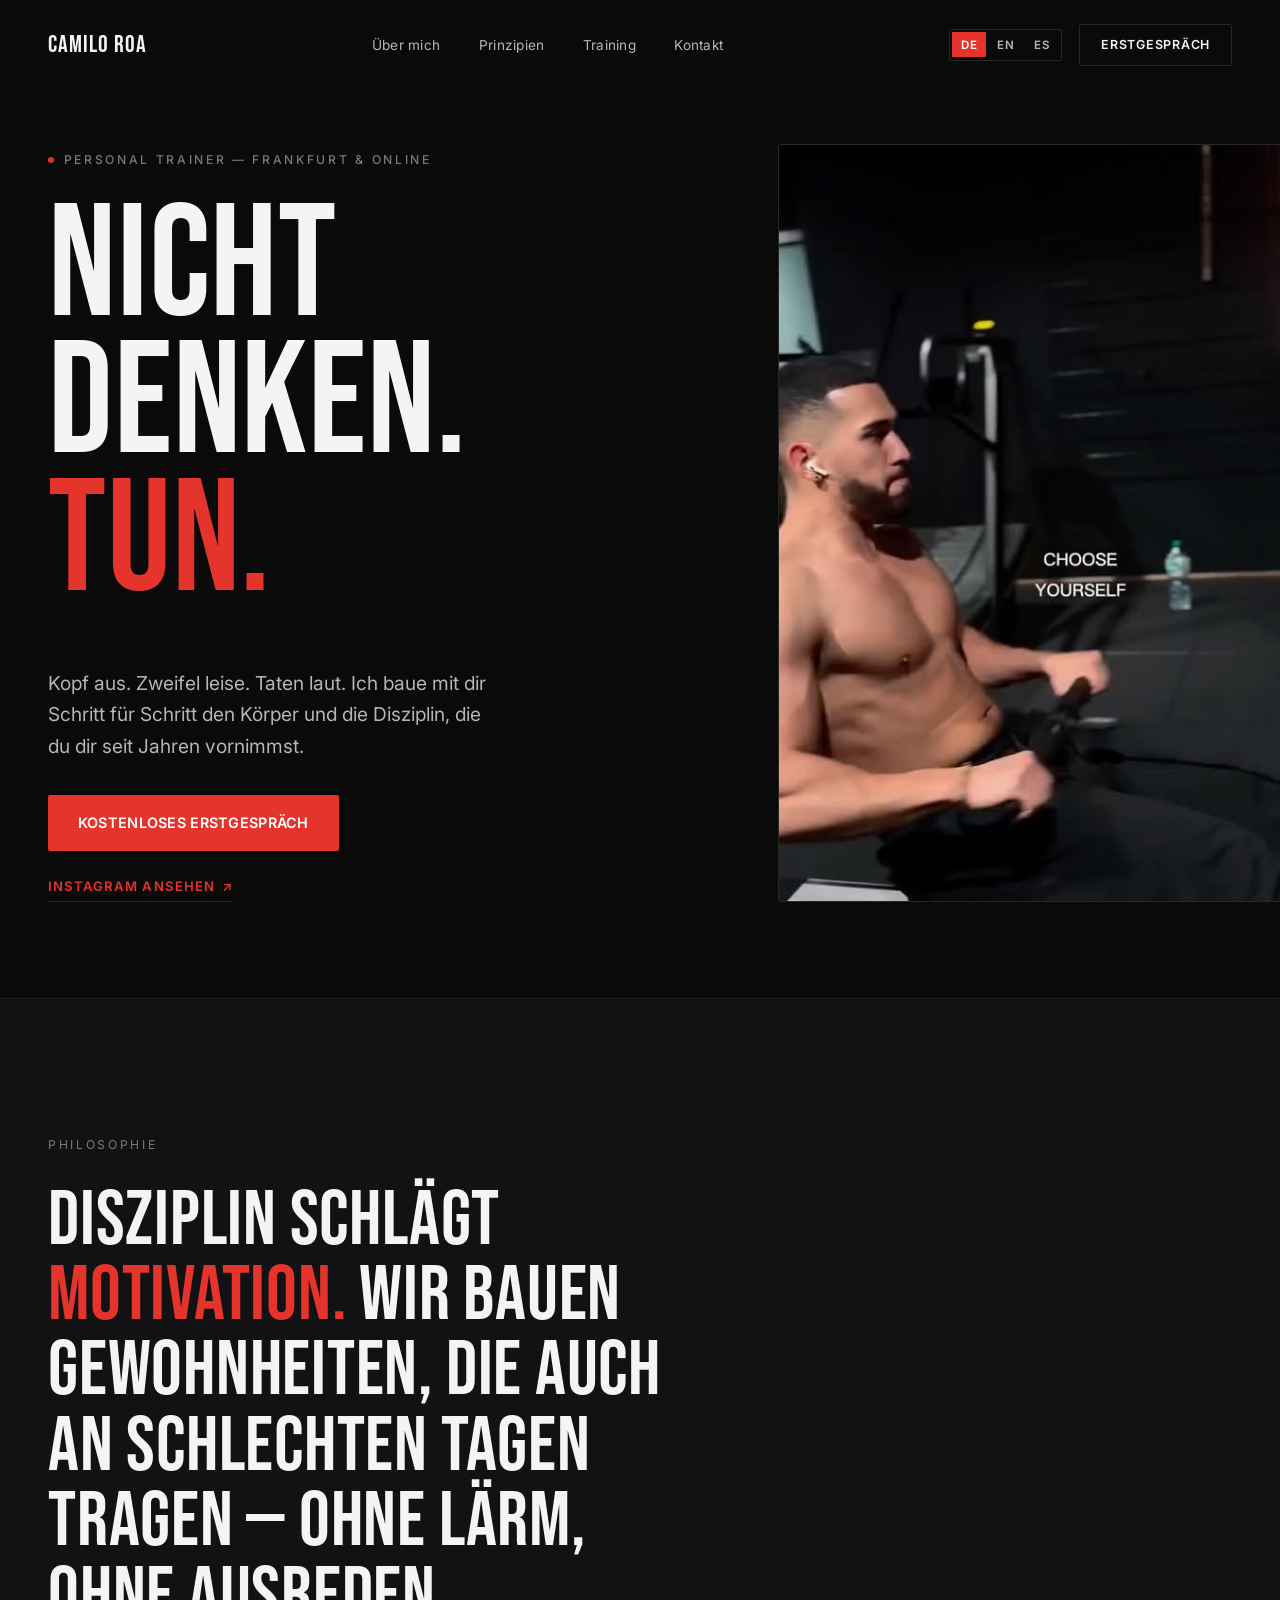
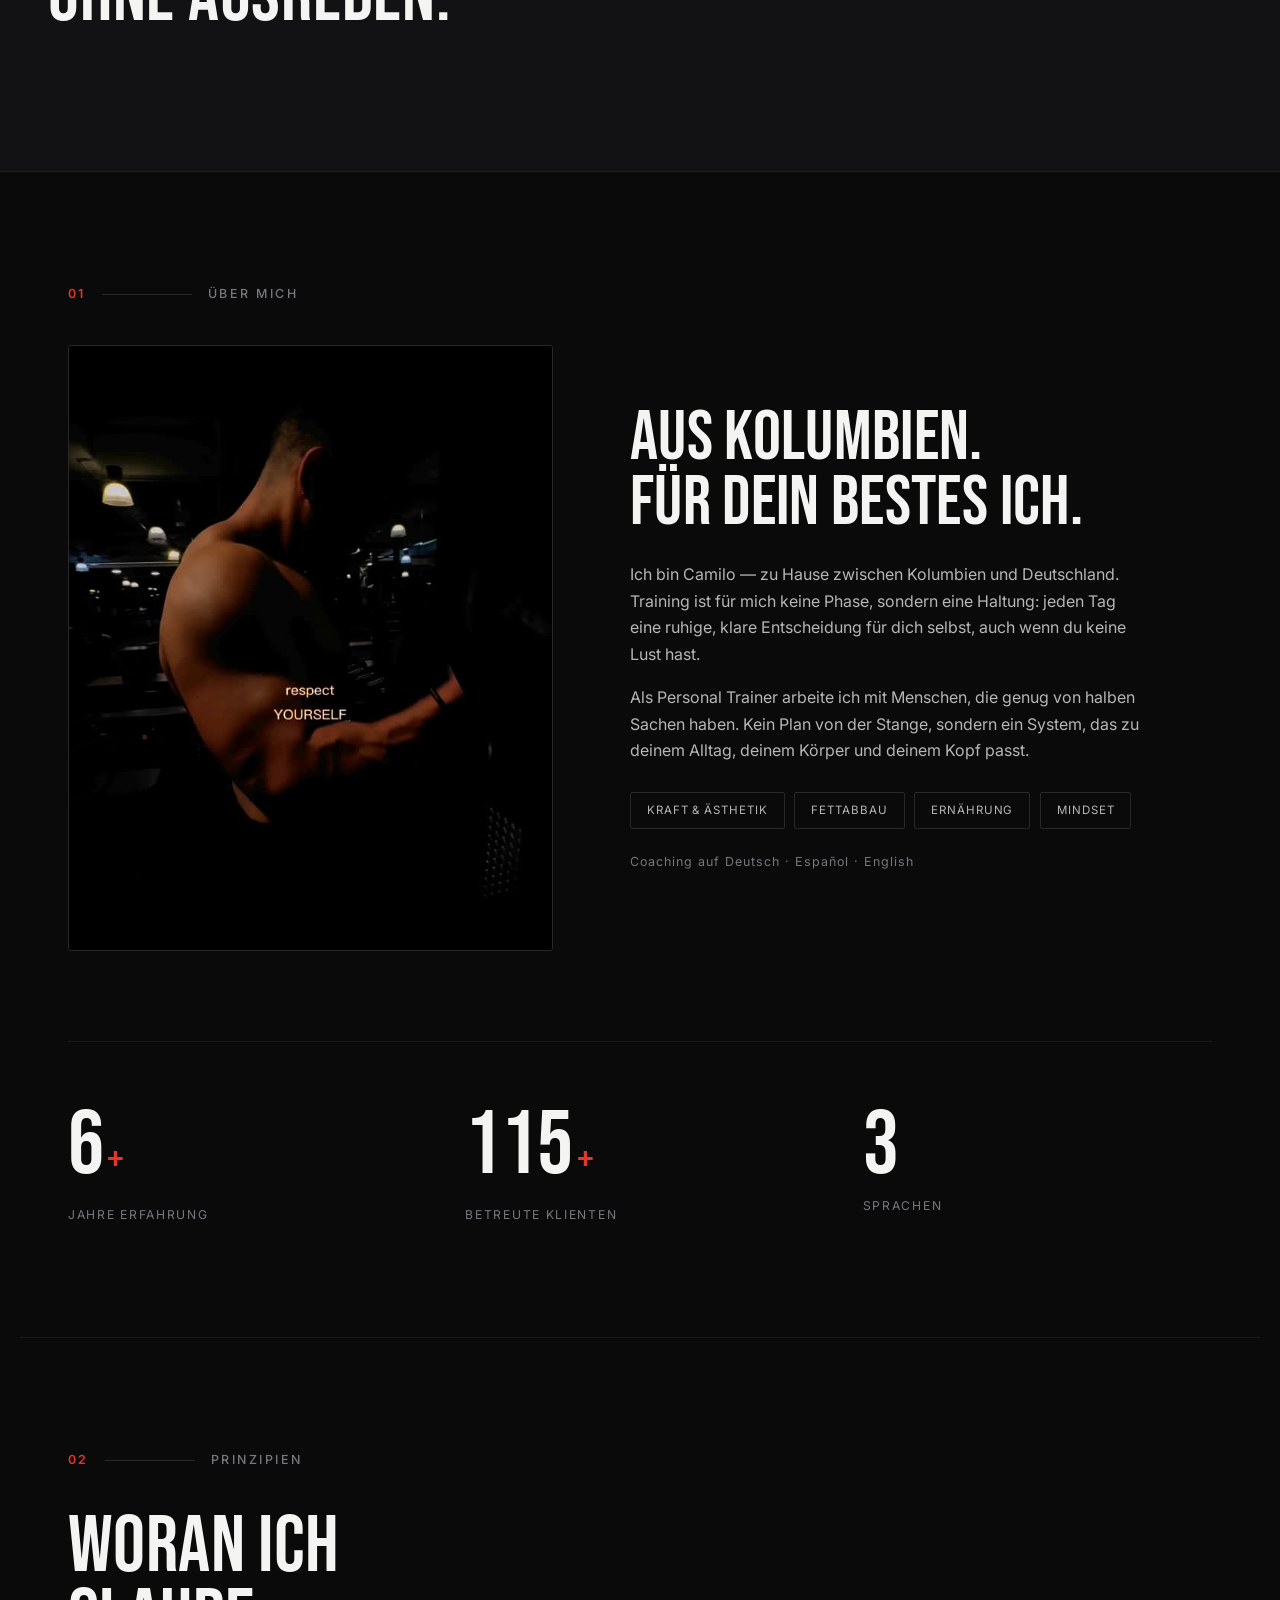
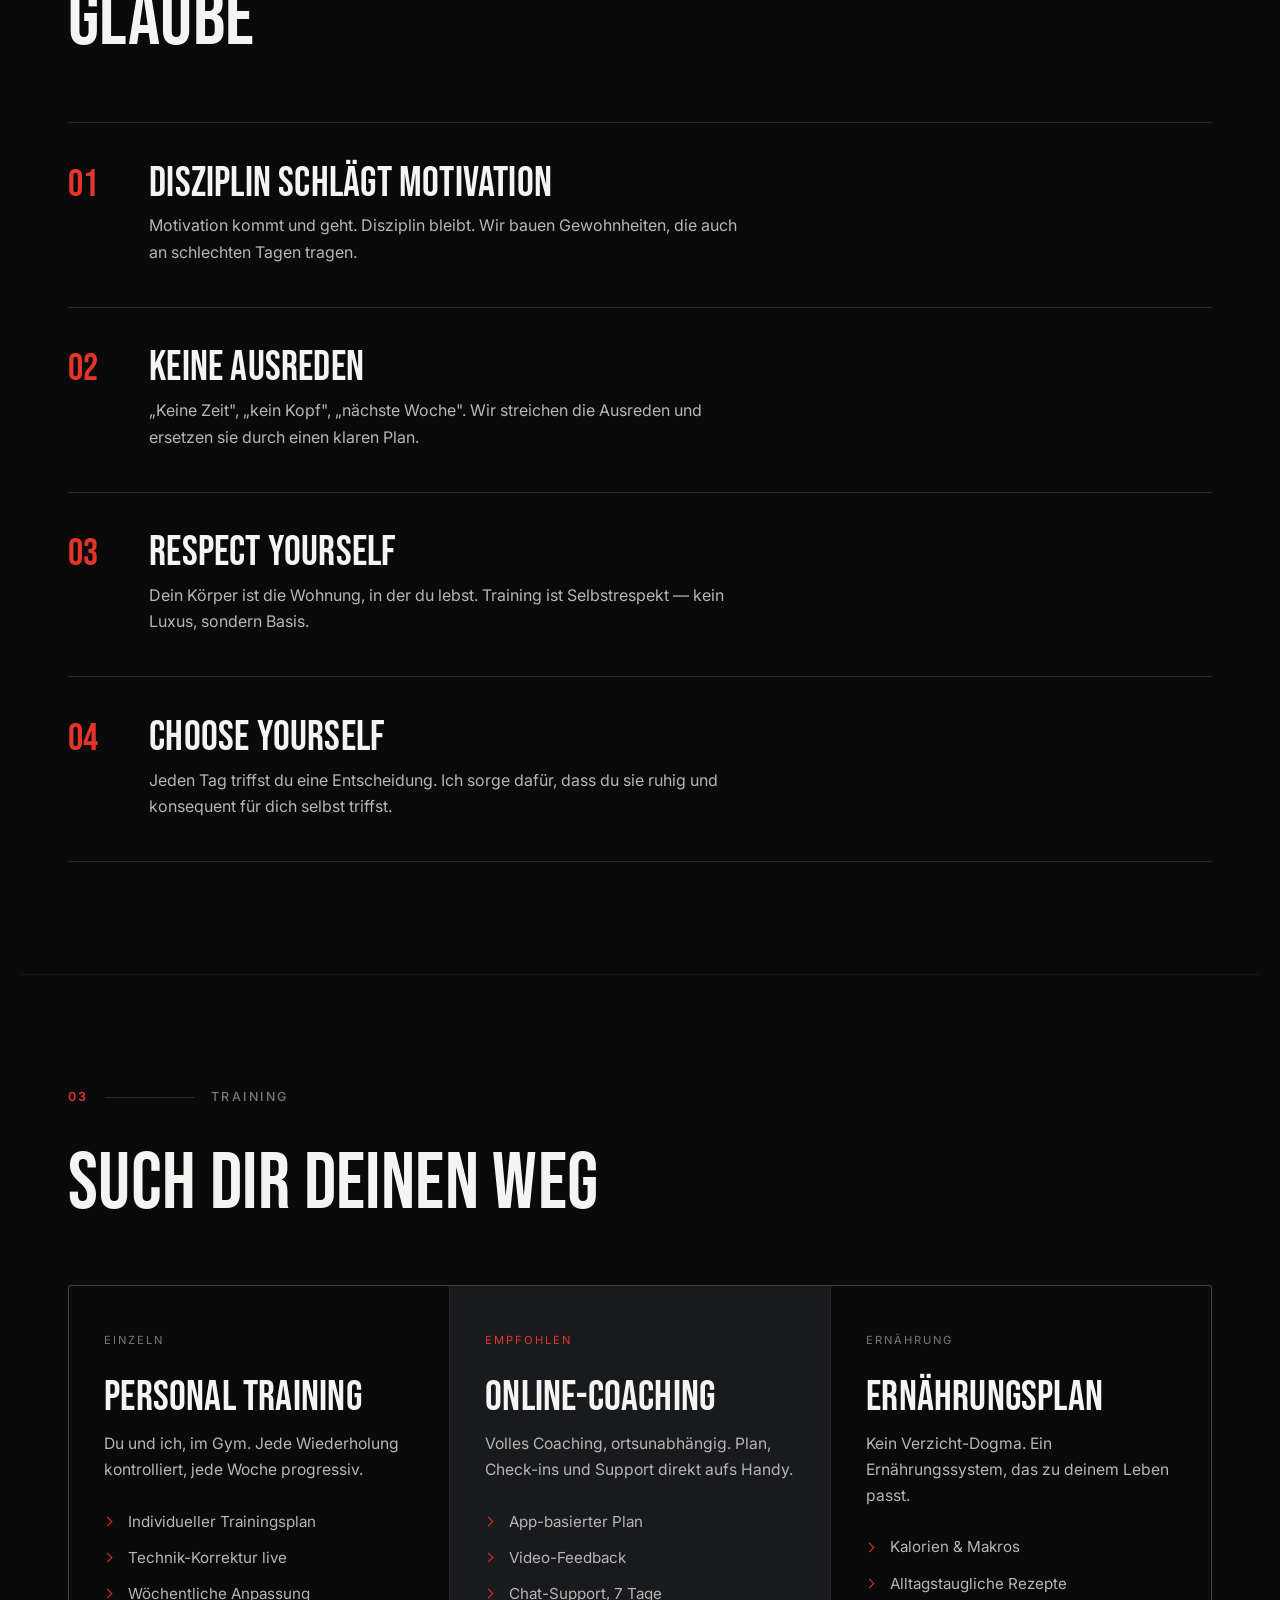
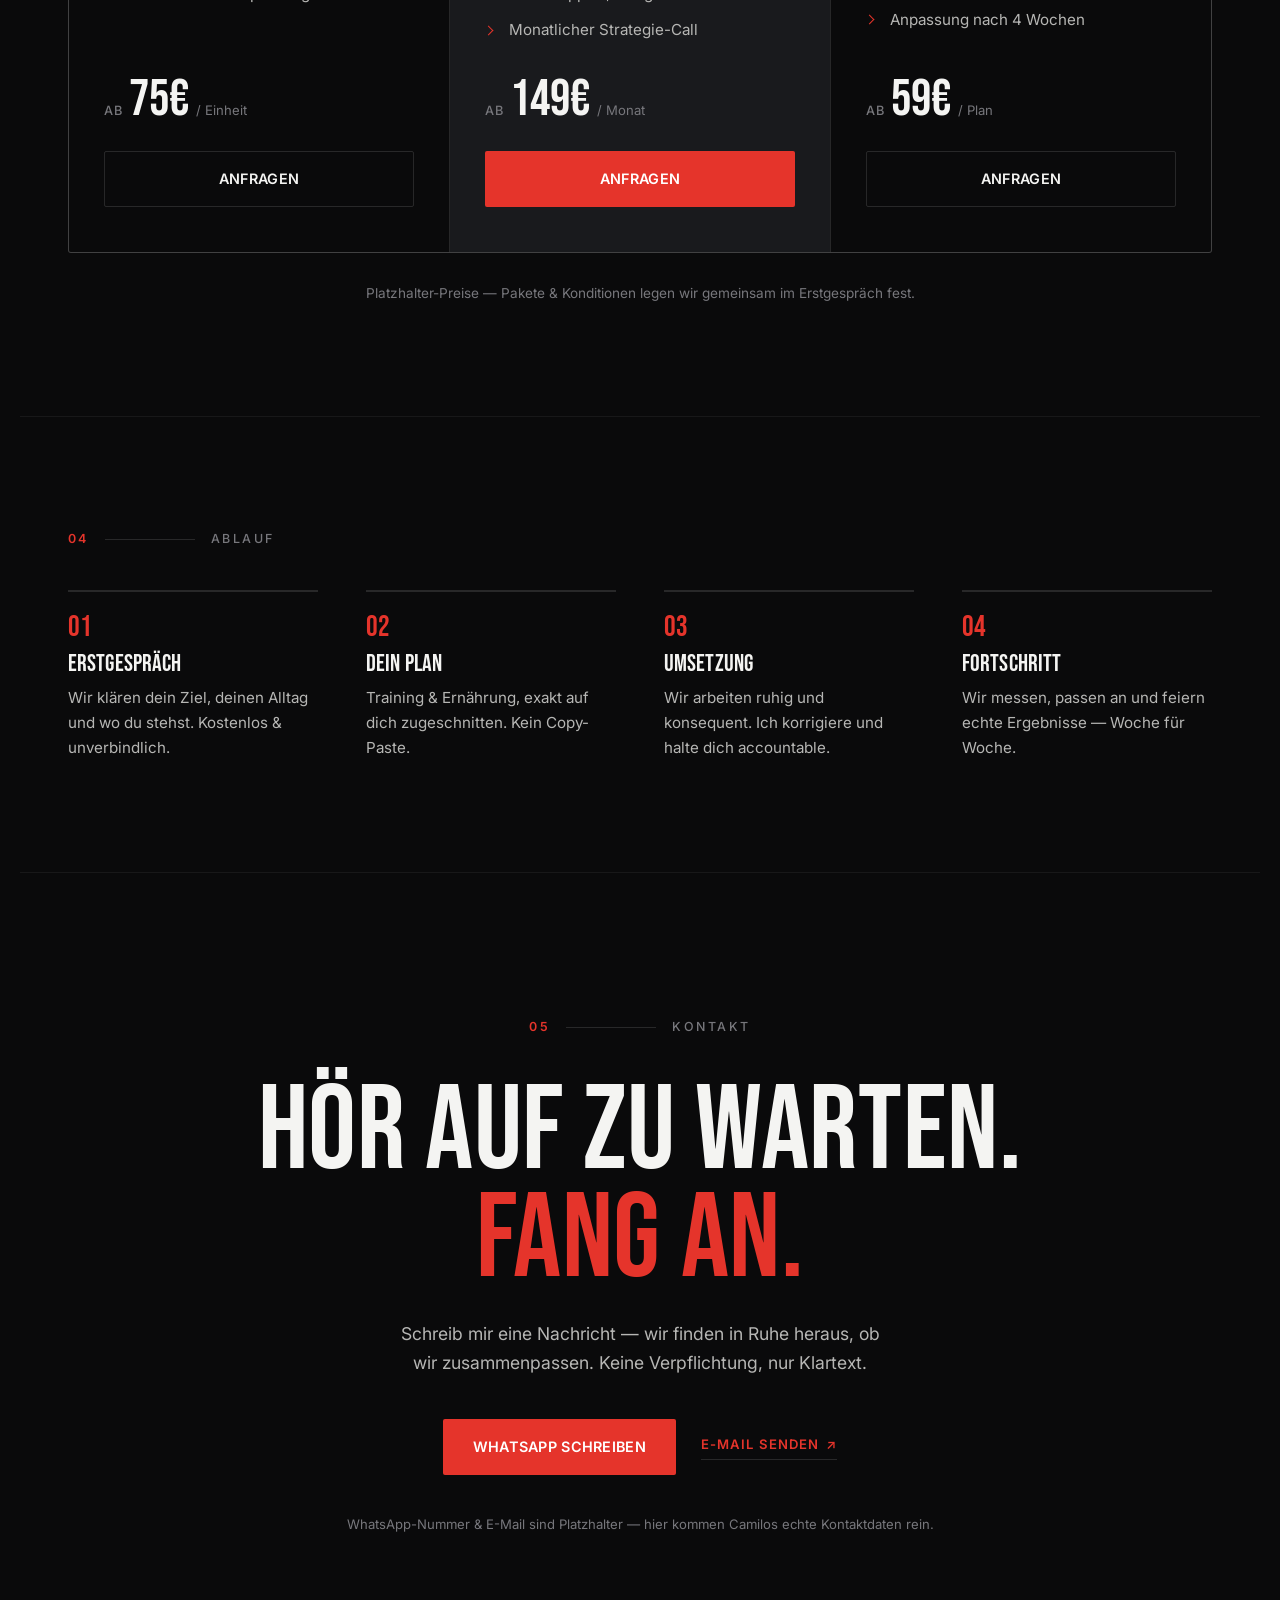
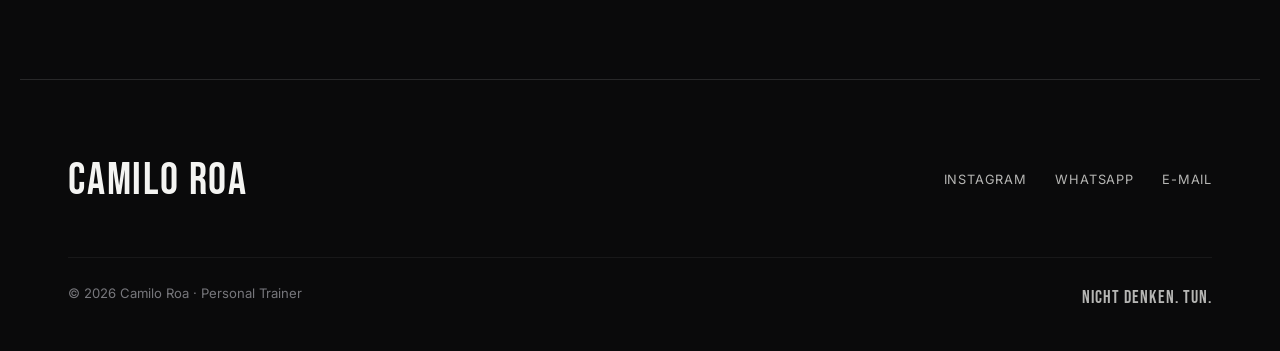
==== index.html @ 6af1c343 "Camilo Roa personal trainer site: dark athletic design, DE/EN/ES i18n, responsive Co-Authored-By: Cl" ====
<!DOCTYPE html>
<html lang="de">
<head>
<meta charset="UTF-8" />
<meta name="viewport" content="width=device-width, initial-scale=1.0" />
<title>Camilo Roa — Personal Trainer</title>
<meta name="description" content="Camilo Roa — Personal Trainer in Frankfurt & Online. Ruhiges, konsequentes Coaching für Kraft, Ästhetik und Disziplin." />
<meta property="og:title" content="Camilo Roa — Personal Trainer" />
<meta property="og:description" content="Ruhiges, konsequentes Coaching für Kraft, Ästhetik und Disziplin." />
<meta property="og:image" content="assets/post.jpg" />
<link rel="preconnect" href="https://fonts.googleapis.com" />
<link rel="preconnect" href="https://fonts.gstatic.com" crossorigin />
<link href="https://fonts.googleapis.com/css2?family=Bebas+Neue&family=Inter:wght@400;500;600&display=swap" rel="stylesheet" />
<link rel="stylesheet" href="styles.css" />
</head>
<body id="top">

<!-- NAV -->
<header class="nav" id="nav">
  <a class="nav__brand" href="#top">Camilo Roa</a>
  <nav class="nav__links" aria-label="Navigation">
    <a href="#about" data-i18n="nav.about">Über mich</a>
    <a href="#principles" data-i18n="nav.principles">Prinzipien</a>
    <a href="#offers" data-i18n="nav.training">Training</a>
    <a href="#contact" data-i18n="nav.contact">Kontakt</a>
  </nav>
  <div class="nav__right">
    <div class="lang" role="group" aria-label="Sprache / Language">
      <button class="lang-btn" type="button" data-lang="de">DE</button>
      <button class="lang-btn" type="button" data-lang="en">EN</button>
      <button class="lang-btn" type="button" data-lang="es">ES</button>
    </div>
    <a class="nav__cta" href="#contact" data-i18n="nav.cta">Erstgespräch</a>
    <button class="nav__toggle" id="navToggle" type="button" aria-label="Menü" aria-expanded="false" aria-controls="mobileMenu">
      <span></span><span></span><span></span>
    </button>
  </div>
</header>

<!-- MOBILE MENU -->
<div class="mmenu" id="mobileMenu" aria-hidden="true">
  <nav class="mmenu__links" aria-label="Navigation">
    <a href="#about" data-i18n="nav.about">Über mich</a>
    <a href="#principles" data-i18n="nav.principles">Prinzipien</a>
    <a href="#offers" data-i18n="nav.training">Training</a>
    <a href="#contact" data-i18n="nav.contact">Kontakt</a>
  </nav>
  <a class="btn btn--solid mmenu__cta" href="#contact" data-i18n="hero.cta">Kostenloses Erstgespräch</a>
  <div class="lang lang--mobile" role="group" aria-label="Sprache / Language">
    <button class="lang-btn" type="button" data-lang="de">DE</button>
    <button class="lang-btn" type="button" data-lang="en">EN</button>
    <button class="lang-btn" type="button" data-lang="es">ES</button>
  </div>
</div>

<main>

  <!-- HERO -->
  <section class="hero">
    <div class="hero__inner">
      <div class="hero__head">
        <p class="eyebrow"><span class="eyebrow__dot"></span><span data-i18n="hero.eyebrow">Personal Trainer — Frankfurt &amp; Online</span></p>
        <h1 class="hero__title" data-i18n-html="hero.title">Nicht denken.<br><span class="ital">Tun.</span></h1>
      </div>
      <div class="hero__meta">
        <p class="hero__lead" data-i18n="hero.lead">Kopf aus. Zweifel leise. Taten laut. Ich baue mit dir Schritt für Schritt den Körper und die Disziplin, die du dir seit Jahren vornimmst.</p>
        <div class="hero__actions">
          <a class="btn btn--solid" href="#contact" data-i18n="hero.cta">Kostenloses Erstgespräch</a>
          <a class="link-arrow" href="https://www.instagram.com/camiloor05/" target="_blank" rel="noopener"><span data-i18n="hero.instagram">Instagram ansehen</span><span aria-hidden="true">↗</span></a>
        </div>
      </div>
      <figure class="hero__figure reveal">
        <img src="assets/post.jpg" alt="Camilo Roa beim Training im Gym" loading="eager" />
      </figure>
    </div>
  </section>

  <!-- STATEMENT -->
  <section class="statement">
    <div class="statement__inner">
      <p class="statement__label" data-i18n="statement.label">Philosophie</p>
      <p class="statement__text reveal" data-i18n-html="statement.text">Disziplin schlägt <span class="ital">Motivation.</span> Wir bauen Gewohnheiten, die auch an schlechten Tagen tragen — ohne Lärm, ohne Ausreden.</p>
    </div>
  </section>

  <!-- ABOUT -->
  <section class="about" id="about">
    <div class="about__index"><span class="num">01</span><span class="rule"></span><span data-i18n="nav.about">Über mich</span></div>
    <div class="about__body">
      <figure class="about__figure reveal">
        <img src="assets/hero.jpg" alt="Camilo Roa im Gym" loading="lazy" />
      </figure>
      <div class="about__text">
        <h2 class="reveal" data-i18n-html="about.h2">Aus Kolumbien.<br>Für dein bestes Ich.</h2>
        <p class="reveal" data-i18n="about.p1">Ich bin Camilo — zu Hause zwischen Kolumbien und Deutschland. Training ist für mich keine Phase, sondern eine Haltung: jeden Tag eine ruhige, klare Entscheidung für dich selbst, auch wenn du keine Lust hast.</p>
        <p class="reveal" data-i18n="about.p2">Als Personal Trainer arbeite ich mit Menschen, die genug von halben Sachen haben. Kein Plan von der Stange, sondern ein System, das zu deinem Alltag, deinem Körper und deinem Kopf passt.</p>
        <ul class="tags reveal">
          <li data-i18n="tag.strength">Kraft &amp; Ästhetik</li>
          <li data-i18n="tag.fatloss">Fettabbau</li>
          <li data-i18n="tag.nutrition">Ernährung</li>
          <li data-i18n="tag.mindset">Mindset</li>
        </ul>
        <p class="about__langs reveal" data-i18n="about.langs">Coaching auf Deutsch · Español · English</p>
      </div>
    </div>
    <div class="stats">
      <div class="stat reveal"><span class="stat__num" data-count="6">0</span><span class="stat__suffix">+</span><p data-i18n="stat.years">Jahre Erfahrung</p></div>
      <div class="stat reveal"><span class="stat__num" data-count="120">0</span><span class="stat__suffix">+</span><p data-i18n="stat.clients">Betreute Klienten</p></div>
      <div class="stat reveal"><span class="stat__num" data-count="3">0</span><p data-i18n="stat.languages">Sprachen</p></div>
    </div>
  </section>

  <!-- PRINCIPLES -->
  <section class="principles" id="principles">
    <div class="section__index"><span class="num">02</span><span class="rule"></span><span data-i18n="nav.principles">Prinzipien</span></div>
    <h2 class="principles__title reveal" data-i18n="principles.title">Woran ich glaube</h2>
    <ol class="plist">
      <li class="pitem reveal"><span class="pitem__n">01</span><div><h3 data-i18n="p1.h3">Disziplin schlägt Motivation</h3><p data-i18n="p1.p">Motivation kommt und geht. Disziplin bleibt. Wir bauen Gewohnheiten, die auch an schlechten Tagen tragen.</p></div></li>
      <li class="pitem reveal"><span class="pitem__n">02</span><div><h3 data-i18n="p2.h3">Keine Ausreden</h3><p data-i18n="p2.p">„Keine Zeit", „kein Kopf", „nächste Woche". Wir streichen die Ausreden und ersetzen sie durch einen klaren Plan.</p></div></li>
      <li class="pitem reveal"><span class="pitem__n">03</span><div><h3 data-i18n="p3.h3">Respect yourself</h3><p data-i18n="p3.p">Dein Körper ist die Wohnung, in der du lebst. Training ist Selbstrespekt — kein Luxus, sondern Basis.</p></div></li>
      <li class="pitem reveal"><span class="pitem__n">04</span><div><h3 data-i18n="p4.h3">Choose yourself</h3><p data-i18n="p4.p">Jeden Tag triffst du eine Entscheidung. Ich sorge dafür, dass du sie ruhig und konsequent für dich selbst triffst.</p></div></li>
    </ol>
  </section>

  <!-- OFFERS -->
  <section class="offers" id="offers">
    <div class="section__index"><span class="num">03</span><span class="rule"></span><span data-i18n="nav.training">Training</span></div>
    <h2 class="offers__title reveal" data-i18n="offers.title">Such dir deinen Weg</h2>
    <div class="offers__grid">
      <article class="offer reveal">
        <p class="offer__tag" data-i18n="o1.tag">Einzeln</p>
        <h3 data-i18n="o1.h3">Personal Training</h3>
        <p class="offer__desc" data-i18n="o1.desc">Du und ich, im Gym. Jede Wiederholung kontrolliert, jede Woche progressiv.</p>
        <ul class="offer__list">
          <li data-i18n="o1.li1">Individueller Trainingsplan</li>
          <li data-i18n="o1.li2">Technik-Korrektur live</li>
          <li data-i18n="o1.li3">Wöchentliche Anpassung</li>
        </ul>
        <p class="offer__price"><span class="offer__from" data-i18n="offer.from">ab</span> 75€ <span class="offer__unit" data-i18n="o1.unit">/ Einheit</span></p>
        <a class="btn btn--outline btn--full" href="#contact" data-i18n="offer.cta">Anfragen</a>
      </article>

      <article class="offer offer--feature reveal">
        <p class="offer__tag" data-i18n="o2.tag">Empfohlen</p>
        <h3 data-i18n="o2.h3">Online-Coaching</h3>
        <p class="offer__desc" data-i18n="o2.desc">Volles Coaching, ortsunabhängig. Plan, Check-ins und Support direkt aufs Handy.</p>
        <ul class="offer__list">
          <li data-i18n="o2.li1">App-basierter Plan</li>
          <li data-i18n="o2.li2">Video-Feedback</li>
          <li data-i18n="o2.li3">Chat-Support, 7 Tage</li>
          <li data-i18n="o2.li4">Monatlicher Strategie-Call</li>
        </ul>
        <p class="offer__price"><span class="offer__from" data-i18n="offer.from">ab</span> 149€ <span class="offer__unit" data-i18n="o2.unit">/ Monat</span></p>
        <a class="btn btn--solid btn--full" href="#contact" data-i18n="offer.cta">Anfragen</a>
      </article>

      <article class="offer reveal">
        <p class="offer__tag" data-i18n="o3.tag">Ernährung</p>
        <h3 data-i18n="o3.h3">Ernährungsplan</h3>
        <p class="offer__desc" data-i18n="o3.desc">Kein Verzicht-Dogma. Ein Ernährungssystem, das zu deinem Leben passt.</p>
        <ul class="offer__list">
          <li data-i18n="o3.li1">Kalorien &amp; Makros</li>
          <li data-i18n="o3.li2">Alltagstaugliche Rezepte</li>
          <li data-i18n="o3.li3">Anpassung nach 4 Wochen</li>
        </ul>
        <p class="offer__price"><span class="offer__from" data-i18n="offer.from">ab</span> 59€ <span class="offer__unit" data-i18n="o3.unit">/ Plan</span></p>
        <a class="btn btn--outline btn--full" href="#contact" data-i18n="offer.cta">Anfragen</a>
      </article>
    </div>
    <p class="offers__note reveal" data-i18n="offers.note">Platzhalter-Preise — Pakete &amp; Konditionen legen wir gemeinsam im Erstgespräch fest.</p>
  </section>

  <!-- PROCESS -->
  <section class="process">
    <div class="section__index"><span class="num">04</span><span class="rule"></span><span data-i18n="idx.process">Ablauf</span></div>
    <div class="process__grid">
      <div class="pstep reveal"><span class="pstep__n">01</span><h3 data-i18n="ps1.h3">Erstgespräch</h3><p data-i18n="ps1.p">Wir klären dein Ziel, deinen Alltag und wo du stehst. Kostenlos &amp; unverbindlich.</p></div>
      <div class="pstep reveal"><span class="pstep__n">02</span><h3 data-i18n="ps2.h3">Dein Plan</h3><p data-i18n="ps2.p">Training &amp; Ernährung, exakt auf dich zugeschnitten. Kein Copy-Paste.</p></div>
      <div class="pstep reveal"><span class="pstep__n">03</span><h3 data-i18n="ps3.h3">Umsetzung</h3><p data-i18n="ps3.p">Wir arbeiten ruhig und konsequent. Ich korrigiere und halte dich accountable.</p></div>
      <div class="pstep reveal"><span class="pstep__n">04</span><h3 data-i18n="ps4.h3">Fortschritt</h3><p data-i18n="ps4.p">Wir messen, passen an und feiern echte Ergebnisse — Woche für Woche.</p></div>
    </div>
  </section>

  <!-- CONTACT -->
  <section class="cta" id="contact">
    <div class="section__index"><span class="num">05</span><span class="rule"></span><span data-i18n="nav.contact">Kontakt</span></div>
    <h2 class="cta__title reveal" data-i18n-html="cta.title">Hör auf zu warten.<br><span class="ital">Fang an.</span></h2>
    <p class="cta__lead reveal" data-i18n="cta.lead">Schreib mir eine Nachricht — wir finden in Ruhe heraus, ob wir zusammenpassen. Keine Verpflichtung, nur Klartext.</p>
    <div class="cta__actions reveal">
      <a class="btn btn--solid" href="https://wa.me/000000000000?text=Hi%20Camilo%2C%20ich%20interessiere%20mich%20f%C3%BCr%20Coaching." target="_blank" rel="noopener" data-i18n="cta.whatsapp">WhatsApp schreiben</a>
      <a class="link-arrow" href="mailto:hallo@camiloroa.de"><span data-i18n="cta.email">E-Mail senden</span><span aria-hidden="true">↗</span></a>
    </div>
    <p class="cta__hint" data-i18n="cta.hint">WhatsApp-Nummer &amp; E-Mail sind Platzhalter — hier kommen Camilos echte Kontaktdaten rein.</p>
  </section>

</main>

<footer class="footer">
  <div class="footer__inner">
    <a class="footer__brand" href="#top">Camilo Roa</a>
    <nav class="footer__social" aria-label="Social Media">
      <a href="https://www.instagram.com/camiloor05/" target="_blank" rel="noopener">Instagram</a>
      <a href="https://wa.me/000000000000" target="_blank" rel="noopener">WhatsApp</a>
      <a href="mailto:hallo@camiloroa.de">E-Mail</a>
    </nav>
  </div>
  <div class="footer__bottom">
    <p>© <span id="year">2026</span> Camilo Roa · <span data-i18n="footer.role">Personal Trainer</span></p>
    <p class="footer__claim" data-i18n="footer.claim">Nicht denken. Tun.</p>
  </div>
</footer>

<script src="script.js"></script>
</body>
</html>
---- styles.css ----
/* ============================================================
   Camilo Roa — Personal Trainer
   Dark premium athletic. Black, high contrast, ONE red accent.
   Type: Bebas Neue (display) + Inter (body).
   RULE: hover states ONLY on truly clickable elements (a, button).
   ============================================================ */

:root{
  --bg:      #0a0a0b;   /* near black */
  --bg-2:    #121214;   /* lifted panel */
  --bg-3:    #191a1d;   /* card */
  --fg:      #f4f4f2;   /* off white */
  --fg-2:    #b6b6b4;   /* secondary text */
  --muted:   #77777c;   /* labels / tertiary */
  --line:    rgba(255,255,255,.12);
  --line-2:  rgba(255,255,255,.06);
  --accent:  #e5342b;   /* energetic red — used sparingly */

  --maxw: 1240px;
  --gap: clamp(1.4rem, 4vw, 3rem);
  --ease: cubic-bezier(.22,1,.36,1);

  --f-display: "Bebas Neue", "Arial Narrow", system-ui, sans-serif;
  --f-sans:  "Inter", system-ui, -apple-system, "Segoe UI", sans-serif;
}

*{ box-sizing:border-box; margin:0; padding:0 }
html{ scroll-behavior:smooth }
body{
  background:var(--bg);
  color:var(--fg);
  font-family:var(--f-sans);
  font-size:16px; line-height:1.65;
  -webkit-font-smoothing:antialiased;
  overflow-x:hidden;
}
img{ display:block; max-width:100%; height:auto }
a{ color:inherit; text-decoration:none }

h1,h2,h3{ font-family:var(--f-display); font-weight:400; line-height:.92; letter-spacing:.005em }
.ital{ color:var(--accent) }

/* ---------- shared bits ---------- */
.eyebrow{
  display:inline-flex; align-items:center; gap:.6rem;
  font-size:.76rem; letter-spacing:.22em; text-transform:uppercase; color:var(--muted); font-weight:500;
}
.eyebrow__dot{ width:6px; height:6px; border-radius:50%; background:var(--accent) }

.section__index, .about__index{
  display:flex; align-items:center; gap:1rem;
  font-size:.78rem; letter-spacing:.2em; text-transform:uppercase; color:var(--muted); font-weight:500;
  margin-bottom:2.5rem;
}
.num{ color:var(--accent); font-weight:600 }
.rule{ flex:0 0 auto; width:clamp(40px,8vw,90px); height:1px; background:var(--line) }

/* ---------- BUTTONS / LINKS (interactive → hover allowed) ---------- */
.btn{
  display:inline-flex; align-items:center; justify-content:center;
  font-family:var(--f-sans); font-weight:600; font-size:.9rem; letter-spacing:.02em; text-transform:uppercase;
  padding:.95rem 1.8rem; border-radius:2px; cursor:pointer;
  border:1px solid transparent; transition:background .28s var(--ease), color .28s, border-color .28s;
}
.btn--solid{ background:var(--accent); color:#fff }
.btn--solid:hover, .btn--solid:focus-visible{ background:#fff; color:var(--bg) }
.btn--outline{ border-color:var(--line); color:var(--fg); background:transparent }
.btn--outline:hover, .btn--outline:focus-visible{ border-color:#fff; background:#fff; color:var(--bg) }
.btn--full{ width:100% }

.link-arrow{
  display:inline-flex; align-items:center; gap:.45rem;
  font-size:.82rem; font-weight:600; letter-spacing:.08em; text-transform:uppercase; color:var(--fg);
  padding-bottom:3px; border-bottom:1px solid var(--line); transition:border-color .3s, gap .3s var(--ease);
}
.link-arrow span{ color:var(--accent); transition:transform .3s var(--ease) }
.link-arrow:hover, .link-arrow:focus-visible{ border-color:#fff; gap:.7rem }

/* ---------- NAV ---------- */
.nav{
  position:fixed; inset:0 0 auto 0; z-index:100;
  display:flex; align-items:center; justify-content:space-between;
  padding:1.5rem clamp(1.4rem,4vw,3rem);
  transition:background .4s var(--ease), padding .4s var(--ease), border-color .4s;
  border-bottom:1px solid transparent;
}
.nav.scrolled{
  background:rgba(10,10,11,.82); backdrop-filter:blur(12px) saturate(120%);
  border-bottom-color:var(--line-2); padding-top:1rem; padding-bottom:1rem;
}
.nav__brand{ font-family:var(--f-display); font-size:1.5rem; letter-spacing:.04em }
.nav__links{ display:flex; gap:2.4rem }
.nav__links a{ font-size:.85rem; letter-spacing:.02em; color:var(--fg-2); position:relative; padding:.2rem 0; transition:color .25s }
.nav__links a::after{ content:""; position:absolute; left:0; bottom:-3px; height:2px; width:0; background:var(--accent); transition:width .3s var(--ease) }
.nav__links a:hover, .nav__links a:focus-visible{ color:var(--fg) }
.nav__links a:hover::after, .nav__links a:focus-visible::after{ width:100% }
.nav__cta{
  display:inline-flex; align-items:center; justify-content:center;
  min-width:9.5rem; /* fixed width so the language switcher never shifts between languages */
  font-size:.78rem; font-weight:600; letter-spacing:.06em; text-transform:uppercase; padding:.6rem 1.3rem;
  border:1px solid var(--line); border-radius:2px; transition:border-color .25s, background .25s, color .25s;
}
.nav__cta:hover, .nav__cta:focus-visible{ border-color:#fff; background:#fff; color:var(--bg) }
.nav__right{ display:flex; align-items:center; gap:1.1rem }

/* language switcher */
.lang{ display:inline-flex; gap:.1rem; border:1px solid var(--line); border-radius:2px; padding:.15rem }
.lang-btn{
  background:none; border:0; cursor:pointer; font-family:var(--f-sans);
  font-size:.72rem; font-weight:600; letter-spacing:.08em; color:var(--fg-2);
  padding:.35rem .55rem; border-radius:1px; transition:color .2s, background .2s;
}
.lang-btn:hover, .lang-btn:focus-visible{ color:var(--fg) }
.lang-btn[aria-pressed="true"]{ background:var(--accent); color:#fff }

/* hamburger */
.nav__toggle{
  display:none; flex-direction:column; justify-content:center; gap:5px;
  width:42px; height:42px; padding:11px 8px; background:none; border:0; cursor:pointer;
}
.nav__toggle span{ display:block; height:2px; width:100%; background:var(--fg); border-radius:2px; transition:transform .3s var(--ease), opacity .2s }
body.menu-open .nav__toggle span:nth-child(1){ transform:translateY(7px) rotate(45deg) }
body.menu-open .nav__toggle span:nth-child(2){ opacity:0 }
body.menu-open .nav__toggle span:nth-child(3){ transform:translateY(-7px) rotate(-45deg) }

/* mobile menu overlay */
.mmenu{
  position:fixed; inset:0; z-index:90; background:var(--bg);
  display:flex; flex-direction:column; align-items:center; justify-content:center; gap:2rem; padding:2rem;
  opacity:0; visibility:hidden; transform:translateY(-8px);
  transition:opacity .35s var(--ease), transform .35s var(--ease), visibility .35s;
}
body.menu-open .mmenu{ opacity:1; visibility:visible; transform:none }
body.menu-open{ overflow:hidden }
.mmenu__links{ display:flex; flex-direction:column; align-items:center; gap:1.1rem }
.mmenu__links a{ font-family:var(--f-display); font-size:clamp(2rem,9vw,2.8rem); letter-spacing:.02em; color:var(--fg); transition:color .2s }
.mmenu__links a:hover, .mmenu__links a:focus-visible{ color:var(--accent) }
.mmenu__cta{ margin-top:.4rem }
.lang--mobile{ margin-top:.6rem }

/* ---------- HERO ---------- */
.hero{ padding:clamp(8rem,16vh,11rem) clamp(1.4rem,4vw,3rem) clamp(3rem,8vw,6rem) }
.hero__inner{
  max-width:var(--maxw); margin:0 auto;
  display:grid; grid-template-columns:1.5fr 1fr; grid-template-rows:auto auto;
  column-gap:var(--gap); row-gap:clamp(2rem,5vw,3.5rem); align-items:start;
}
.hero__head{ grid-column:1; grid-row:1 }
.eyebrow{ margin-bottom:1.8rem }
.hero__title{ font-size:clamp(4rem,13vw,10rem); line-height:.86 }
.hero__meta{ grid-column:1; grid-row:2; align-self:end; max-width:44ch }
.hero__lead{ font-size:clamp(1.05rem,1.5vw,1.2rem); color:var(--fg-2); margin-bottom:2rem }
.hero__actions{ display:flex; flex-wrap:wrap; align-items:center; gap:1.6rem }
.hero__figure{
  grid-column:2; grid-row:1 / span 2; align-self:stretch;
  aspect-ratio:4/5; overflow:hidden; border-radius:3px;
  border:1px solid var(--line); position:relative;
}
.hero__figure img{ width:100%; height:100%; object-fit:cover; object-position:center 25% }

/* ---------- STATEMENT ---------- */
.statement{ background:var(--bg-2); border-block:1px solid var(--line-2); padding:clamp(5rem,11vw,8.5rem) clamp(1.4rem,4vw,3rem) }
.statement__inner{ max-width:var(--maxw); margin:0 auto }
.statement__label{ font-size:.76rem; letter-spacing:.22em; text-transform:uppercase; color:var(--muted); margin-bottom:1.8rem }
.statement__text{ font-family:var(--f-display); font-size:clamp(2.4rem,6vw,5rem); line-height:.98; max-width:20ch; letter-spacing:.01em }

/* ---------- ABOUT ---------- */
.about{ max-width:var(--maxw); margin:0 auto; padding:clamp(4.5rem,9vw,7rem) clamp(1.4rem,4vw,3rem) }
.about__body{ display:grid; grid-template-columns:1fr 1.2fr; gap:clamp(2rem,6vw,5rem); align-items:center }
.about__figure{ aspect-ratio:4/5; overflow:hidden; border-radius:3px; border:1px solid var(--line) }
.about__figure img{ width:100%; height:100%; object-fit:cover; object-position:center 20% }
.about__text h2{ font-size:clamp(2.6rem,6vw,4.4rem) }
.about__text h2 + p{ margin-top:1.6rem }
.about__text p{ color:var(--fg-2); margin-bottom:1.1rem; max-width:52ch }
.tags{ list-style:none; display:flex; flex-wrap:wrap; gap:.6rem; margin:1.8rem 0 1.4rem }
.tags li{ font-size:.72rem; letter-spacing:.08em; text-transform:uppercase; color:var(--fg-2); border:1px solid var(--line); border-radius:2px; padding:.5rem 1rem }
.about__langs{ font-size:.78rem; letter-spacing:.08em; color:var(--muted)!important }

/* ---------- STATS ---------- */
.stats{
  display:grid; grid-template-columns:repeat(3,1fr); gap:var(--gap);
  margin-top:clamp(3.5rem,7vw,6rem); padding-top:clamp(2.5rem,5vw,4rem); border-top:1px solid var(--line-2);
}
.stat{ display:block }
.stat__num{ font-family:var(--f-display); font-size:clamp(3.4rem,7vw,5.6rem); line-height:.9 }
.stat__suffix{ font-family:var(--f-display); color:var(--accent); font-size:clamp(1.8rem,3.5vw,2.6rem); margin-left:.08em }
.stat p{ margin-top:.6rem; font-size:.76rem; letter-spacing:.14em; text-transform:uppercase; color:var(--muted) }

/* ---------- PRINCIPLES ---------- */
.principles{ max-width:var(--maxw); margin:0 auto; padding:clamp(4.5rem,9vw,7rem) clamp(1.4rem,4vw,3rem); border-top:1px solid var(--line-2) }
.principles__title{ font-size:clamp(2.8rem,7vw,5rem); margin-bottom:clamp(2.5rem,5vw,4rem); max-width:14ch }
.plist{ list-style:none; display:grid; gap:0 }
.pitem{
  display:grid; grid-template-columns:auto 1fr; gap:clamp(1.5rem,4vw,4rem); align-items:baseline;
  padding:clamp(1.8rem,3.5vw,2.6rem) 0; border-top:1px solid var(--line);
}
.pitem:last-child{ border-bottom:1px solid var(--line) }
.pitem__n{ font-family:var(--f-display); font-size:clamp(1.6rem,3vw,2.4rem); color:var(--accent); line-height:1 }
.pitem h3{ font-size:clamp(1.8rem,3.4vw,2.6rem); margin-bottom:.6rem }
.pitem p{ color:var(--fg-2); max-width:60ch }

/* ---------- OFFERS ---------- */
.offers{ max-width:var(--maxw); margin:0 auto; padding:clamp(4.5rem,9vw,7rem) clamp(1.4rem,4vw,3rem); border-top:1px solid var(--line-2) }
.offers__title{ font-size:clamp(2.8rem,7vw,5rem); margin-bottom:clamp(2.5rem,5vw,4rem) }
.offers__grid{ display:grid; grid-template-columns:repeat(3,1fr); gap:1px; background:var(--line); border:1px solid var(--line); border-radius:3px; overflow:hidden }
.offer{ background:var(--bg); padding:clamp(2rem,3.5vw,2.8rem) clamp(1.6rem,3vw,2.2rem); display:flex; flex-direction:column }
.offer--feature{ background:var(--bg-3) }
.offer__tag{ font-size:.7rem; letter-spacing:.18em; text-transform:uppercase; color:var(--muted); margin-bottom:1.8rem }
.offer--feature .offer__tag{ color:var(--accent) }
.offer h3{ font-size:clamp(2rem,3.6vw,2.6rem); margin-bottom:.9rem }
.offer__desc{ color:var(--fg-2); font-size:.98rem; margin-bottom:1.6rem }
.offer__list{ list-style:none; display:flex; flex-direction:column; gap:.7rem; margin-bottom:2rem }
.offer__list li{ position:relative; padding-left:1.5rem; font-size:.95rem; color:var(--fg-2) }
.offer__list li::before{ content:""; position:absolute; left:0; top:.62em; width:6px; height:6px; border-top:1.5px solid var(--accent); border-right:1.5px solid var(--accent); transform:rotate(45deg) }
.offer__price{ font-family:var(--f-display); font-size:clamp(2.4rem,4vw,3.2rem); line-height:1; margin:auto 0 1.6rem; display:flex; align-items:baseline; gap:.4rem }
.offer__from{ font-family:var(--f-sans); font-size:.8rem; font-weight:500; color:var(--muted); letter-spacing:.06em; text-transform:uppercase }
.offer__unit{ font-family:var(--f-sans); font-size:.82rem; color:var(--muted) }
.offers__note{ margin-top:1.8rem; font-size:.85rem; color:var(--muted); text-align:center }

/* ---------- PROCESS ---------- */
.process{ max-width:var(--maxw); margin:0 auto; padding:clamp(4.5rem,9vw,7rem) clamp(1.4rem,4vw,3rem); border-top:1px solid var(--line-2) }
.process__grid{ display:grid; grid-template-columns:repeat(4,1fr); gap:var(--gap) }
.pstep{ padding-top:1.4rem; border-top:2px solid var(--line) }
.pstep__n{ font-family:var(--f-display); font-size:1.8rem; color:var(--accent); line-height:1 }
.pstep h3{ font-size:1.5rem; font-family:var(--f-display); margin:.6rem 0 .6rem }
.pstep p{ color:var(--fg-2); font-size:.95rem }

/* ---------- CTA ---------- */
.cta{ max-width:var(--maxw); margin:0 auto; padding:clamp(5rem,12vw,9rem) clamp(1.4rem,4vw,3rem); border-top:1px solid var(--line-2); text-align:center }
.cta .section__index{ justify-content:center }
.cta__title{ font-size:clamp(3.4rem,10vw,7.5rem); line-height:.9; margin-bottom:1.6rem }
.cta__lead{ color:var(--fg-2); font-size:1.1rem; max-width:44ch; margin:0 auto 2.6rem }
.cta__actions{ display:flex; flex-wrap:wrap; gap:1.6rem; justify-content:center; align-items:center }
.cta__hint{ margin-top:2.4rem; font-size:.82rem; color:var(--muted) }

/* ---------- FOOTER ---------- */
.footer{ max-width:var(--maxw); margin:0 auto; padding:clamp(3rem,6vw,4rem) clamp(1.4rem,4vw,3rem) 2.4rem; border-top:1px solid var(--line) }
.footer__inner{ display:flex; flex-wrap:wrap; gap:1.5rem; justify-content:space-between; align-items:center; padding-bottom:2.4rem }
.footer__brand{ font-family:var(--f-display); font-size:clamp(2rem,4vw,2.8rem); letter-spacing:.04em }
.footer__social{ display:flex; flex-wrap:wrap; gap:1.8rem }
.footer__social a{ font-size:.8rem; letter-spacing:.06em; text-transform:uppercase; color:var(--fg-2); padding-bottom:2px; border-bottom:1px solid transparent; transition:border-color .25s, color .25s }
.footer__social a:hover, .footer__social a:focus-visible{ color:var(--fg); border-bottom-color:var(--accent) }
.footer__bottom{ display:flex; flex-wrap:wrap; gap:.6rem; justify-content:space-between; padding-top:1.6rem; border-top:1px solid var(--line-2); font-size:.82rem; color:var(--muted) }
.footer__claim{ font-family:var(--f-display); font-size:1.1rem; letter-spacing:.06em; color:var(--fg-2) }

/* ---------- reveal (gentle) ---------- */
.reveal{ opacity:0; transform:translateY(18px); transition:opacity 1s var(--ease), transform 1s var(--ease) }
.reveal.in{ opacity:1; transform:none }

/* ---------- responsive ---------- */
@media (max-width:900px){
  .hero__inner{ grid-template-columns:1fr }
  .hero__head, .hero__meta{ grid-column:1 }
  .hero__figure{ grid-column:1; grid-row:auto; max-width:360px; aspect-ratio:4/5 }
  .about__body{ grid-template-columns:1fr; gap:2.5rem }
  .about__figure{ max-width:380px }
  .stats{ grid-template-columns:1fr; gap:2.4rem }
  .offers__grid{ grid-template-columns:1fr }
  .process__grid{ grid-template-columns:1fr 1fr; gap:2rem }
  /* header collapses into hamburger menu */
  .nav__links{ display:none }
  .nav__right .lang{ display:none }
  .nav__cta{ display:none }
  .nav__toggle{ display:flex }
}
@media (min-width:901px){
  .mmenu{ display:none }
}
@media (max-width:520px){
  .process__grid{ grid-template-columns:1fr }
  .footer__bottom{ flex-direction:column }
  .stats{ grid-template-columns:1fr 1fr; gap:2rem }
  .hero__figure{ max-width:100% }
  .about__figure{ max-width:100% }
}

/* ---------- reduced motion ---------- */
@media (prefers-reduced-motion:reduce){
  *{ animation:none!important; transition-duration:.01ms!important }
  .reveal{ opacity:1; transform:none }
  html{ scroll-behavior:auto }
}
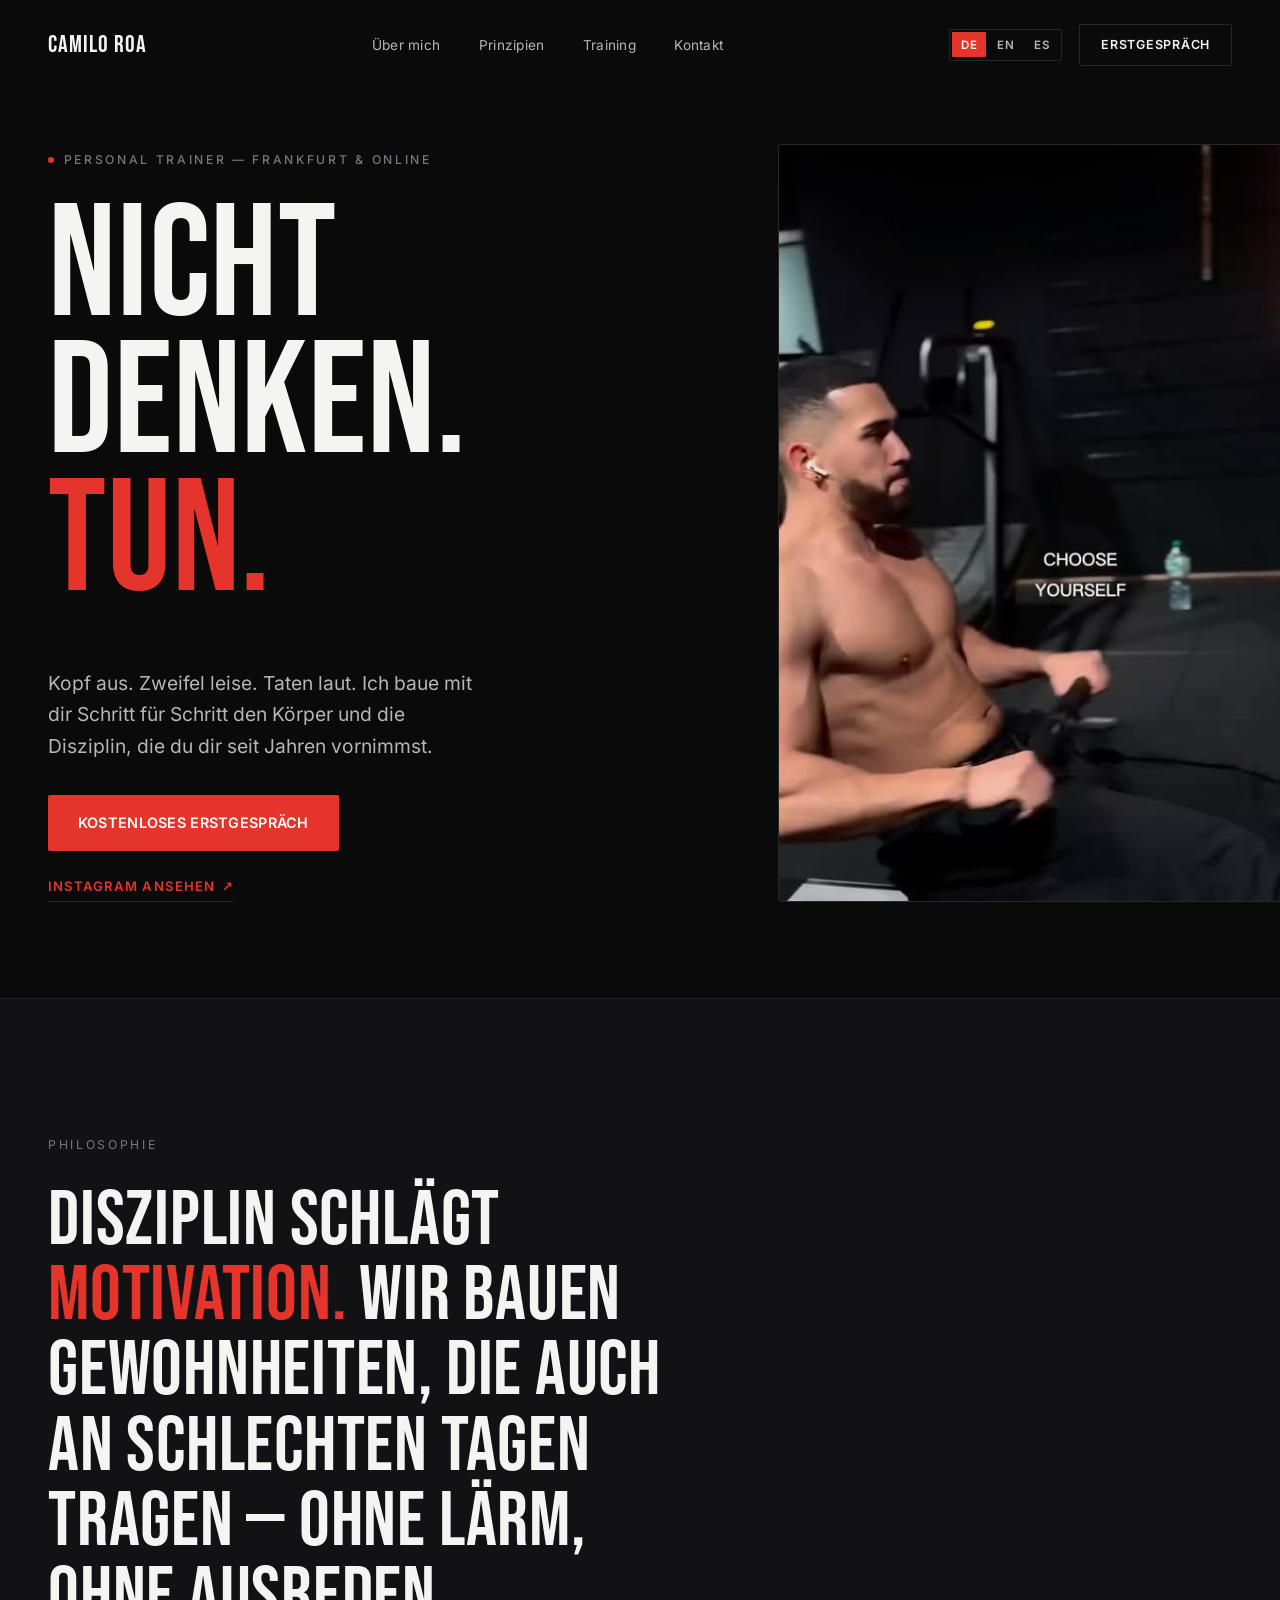
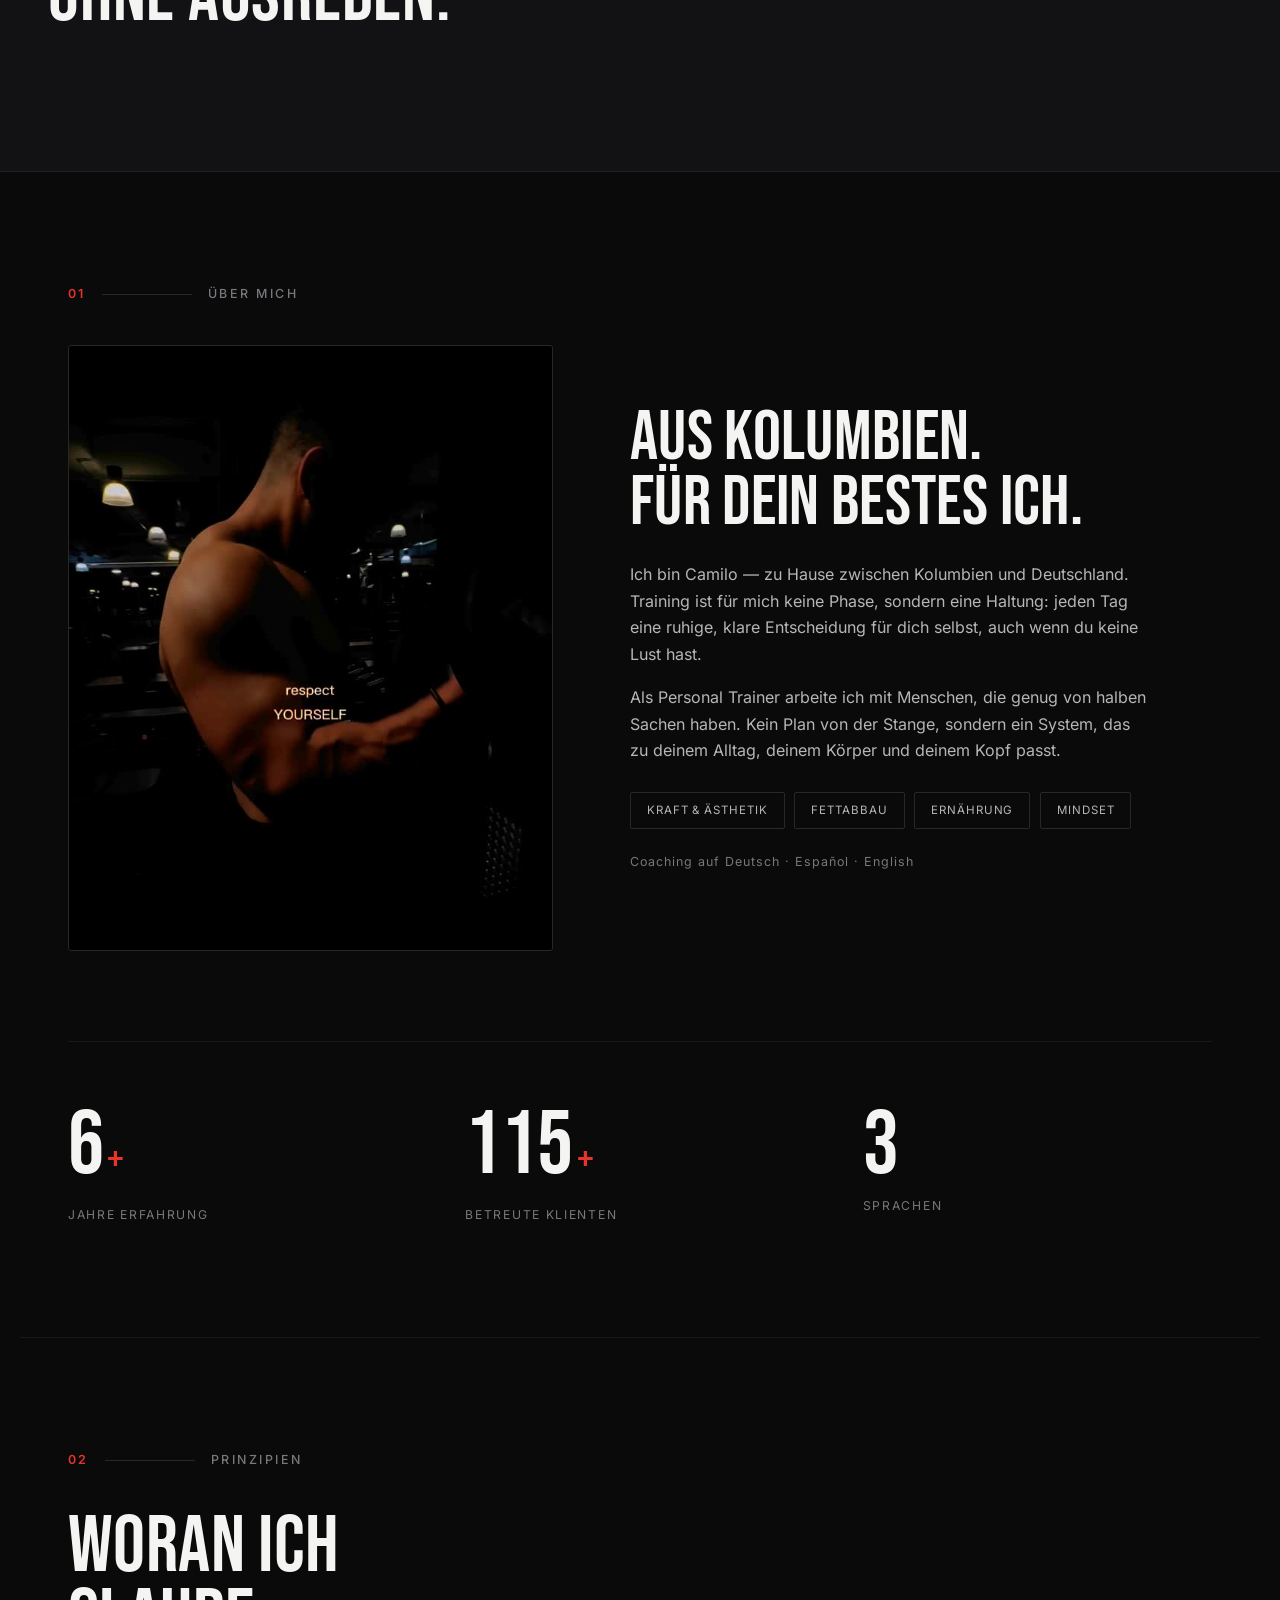
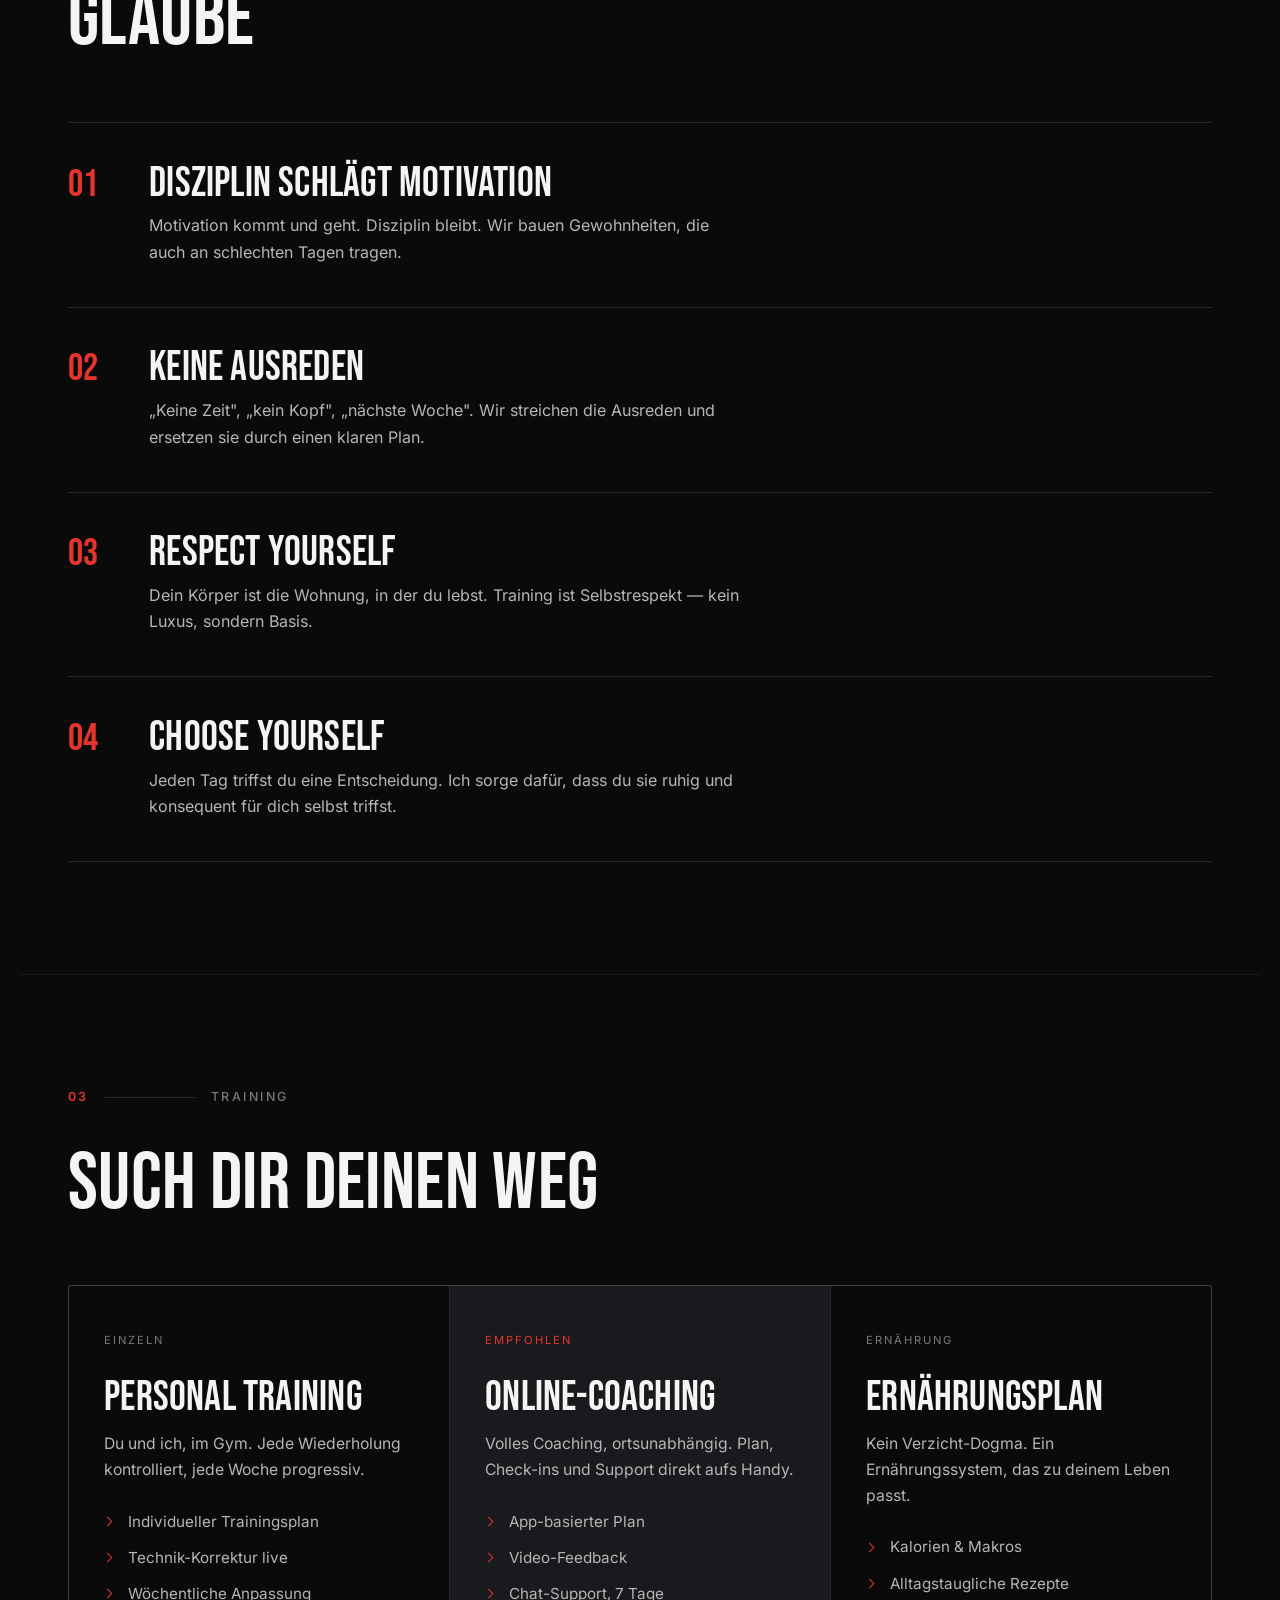
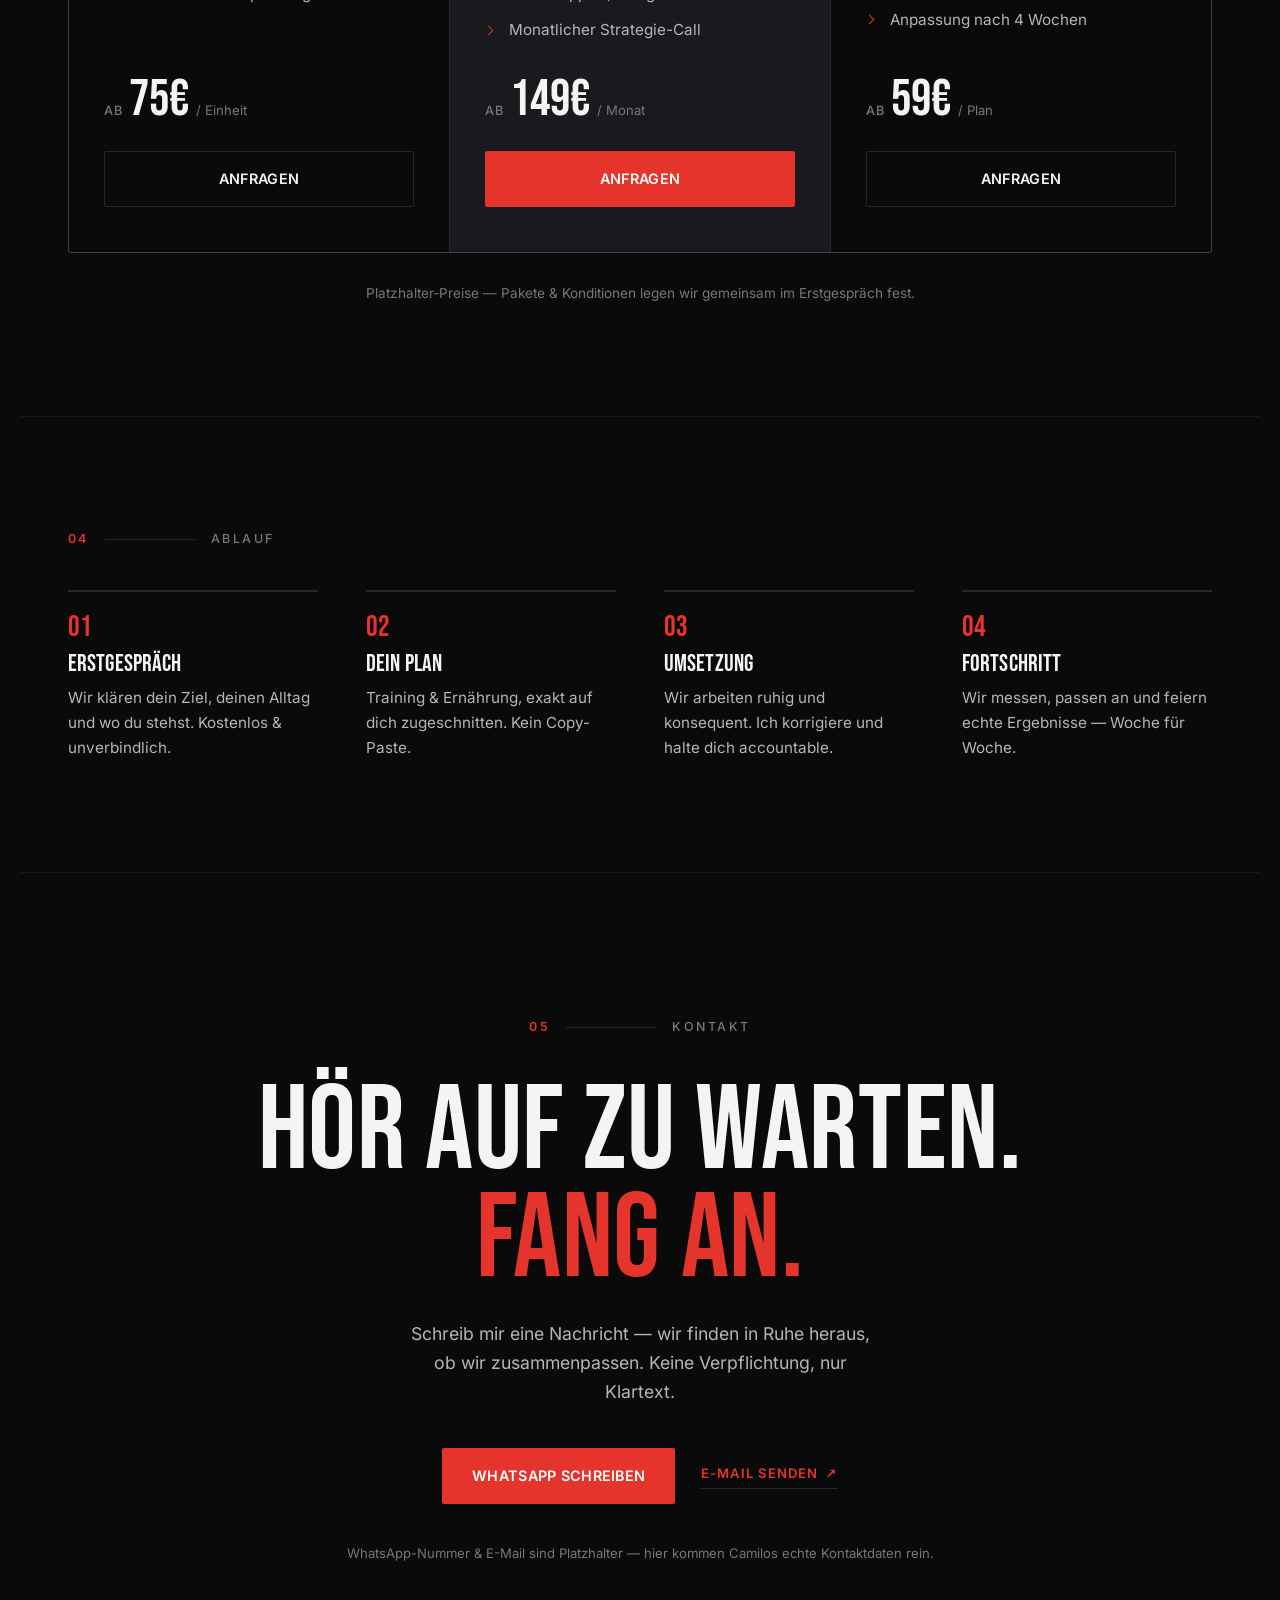
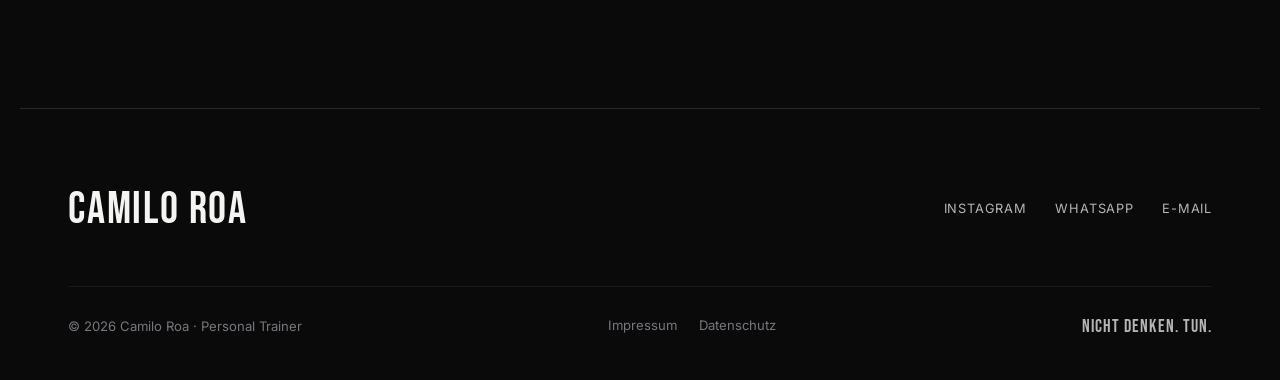
==== commit e846b5b7: "Add legal pages + self-host fonts (DSGVO) - Impressum (§5 DDG) and Datenschutzerklärung (DSGVO) with" ====
--- a/index.html
+++ b/index.html
@@ -8,9 +8,7 @@
 <meta property="og:title" content="Camilo Roa — Personal Trainer" />
 <meta property="og:description" content="Ruhiges, konsequentes Coaching für Kraft, Ästhetik und Disziplin." />
 <meta property="og:image" content="assets/post.jpg" />
-<link rel="preconnect" href="https://fonts.googleapis.com" />
-<link rel="preconnect" href="https://fonts.gstatic.com" crossorigin />
-<link href="https://fonts.googleapis.com/css2?family=Bebas+Neue&family=Inter:wght@400;500;600&display=swap" rel="stylesheet" />
+<link rel="stylesheet" href="fonts.css" />
 <link rel="stylesheet" href="styles.css" />
 </head>
 <body id="top">
@@ -206,6 +204,10 @@
   </div>
   <div class="footer__bottom">
     <p>© <span id="year">2026</span> Camilo Roa · <span data-i18n="footer.role">Personal Trainer</span></p>
+    <nav class="footer__legal" aria-label="Rechtliches">
+      <a href="impressum.html" data-i18n="footer.imprint">Impressum</a>
+      <a href="datenschutz.html" data-i18n="footer.privacy">Datenschutz</a>
+    </nav>
     <p class="footer__claim" data-i18n="footer.claim">Nicht denken. Tun.</p>
   </div>
 </footer>
--- a/fonts.css
+++ b/fonts.css
@@ -0,0 +1,74 @@
+/* Self-hosted fonts (DSGVO-safe, no Google CDN). Generated. */
+
+@font-face {
+  font-family: 'Bebas Neue';
+  font-style: normal;
+  font-weight: 400;
+  font-display: swap;
+  src: url(assets/fonts/bebasneue-400-latin-ext.woff2) format('woff2');
+  unicode-range: U+0100-02BA, U+02BD-02C5, U+02C7-02CC, U+02CE-02D7, U+02DD-02FF, U+0304, U+0308, U+0329, U+1D00-1DBF, U+1E00-1E9F, U+1EF2-1EFF, U+2020, U+20A0-20AB, U+20AD-20C0, U+2113, U+2C60-2C7F, U+A720-A7FF;
+}
+
+@font-face {
+  font-family: 'Bebas Neue';
+  font-style: normal;
+  font-weight: 400;
+  font-display: swap;
+  src: url(assets/fonts/bebasneue-400-latin.woff2) format('woff2');
+  unicode-range: U+0000-00FF, U+0131, U+0152-0153, U+02BB-02BC, U+02C6, U+02DA, U+02DC, U+0304, U+0308, U+0329, U+2000-206F, U+20AC, U+2122, U+2191, U+2193, U+2212, U+2215, U+FEFF, U+FFFD;
+}
+
+@font-face {
+  font-family: 'Inter';
+  font-style: normal;
+  font-weight: 400;
+  font-display: swap;
+  src: url(assets/fonts/inter-400-latin-ext.woff2) format('woff2');
+  unicode-range: U+0100-02BA, U+02BD-02C5, U+02C7-02CC, U+02CE-02D7, U+02DD-02FF, U+0304, U+0308, U+0329, U+1D00-1DBF, U+1E00-1E9F, U+1EF2-1EFF, U+2020, U+20A0-20AB, U+20AD-20C0, U+2113, U+2C60-2C7F, U+A720-A7FF;
+}
+
+@font-face {
+  font-family: 'Inter';
+  font-style: normal;
+  font-weight: 400;
+  font-display: swap;
+  src: url(assets/fonts/inter-400-latin.woff2) format('woff2');
+  unicode-range: U+0000-00FF, U+0131, U+0152-0153, U+02BB-02BC, U+02C6, U+02DA, U+02DC, U+0304, U+0308, U+0329, U+2000-206F, U+20AC, U+2122, U+2191, U+2193, U+2212, U+2215, U+FEFF, U+FFFD;
+}
+
+@font-face {
+  font-family: 'Inter';
+  font-style: normal;
+  font-weight: 500;
+  font-display: swap;
+  src: url(assets/fonts/inter-500-latin-ext.woff2) format('woff2');
+  unicode-range: U+0100-02BA, U+02BD-02C5, U+02C7-02CC, U+02CE-02D7, U+02DD-02FF, U+0304, U+0308, U+0329, U+1D00-1DBF, U+1E00-1E9F, U+1EF2-1EFF, U+2020, U+20A0-20AB, U+20AD-20C0, U+2113, U+2C60-2C7F, U+A720-A7FF;
+}
+
+@font-face {
+  font-family: 'Inter';
+  font-style: normal;
+  font-weight: 500;
+  font-display: swap;
+  src: url(assets/fonts/inter-500-latin.woff2) format('woff2');
+  unicode-range: U+0000-00FF, U+0131, U+0152-0153, U+02BB-02BC, U+02C6, U+02DA, U+02DC, U+0304, U+0308, U+0329, U+2000-206F, U+20AC, U+2122, U+2191, U+2193, U+2212, U+2215, U+FEFF, U+FFFD;
+}
+
+@font-face {
+  font-family: 'Inter';
+  font-style: normal;
+  font-weight: 600;
+  font-display: swap;
+  src: url(assets/fonts/inter-600-latin-ext.woff2) format('woff2');
+  unicode-range: U+0100-02BA, U+02BD-02C5, U+02C7-02CC, U+02CE-02D7, U+02DD-02FF, U+0304, U+0308, U+0329, U+1D00-1DBF, U+1E00-1E9F, U+1EF2-1EFF, U+2020, U+20A0-20AB, U+20AD-20C0, U+2113, U+2C60-2C7F, U+A720-A7FF;
+}
+
+@font-face {
+  font-family: 'Inter';
+  font-style: normal;
+  font-weight: 600;
+  font-display: swap;
+  src: url(assets/fonts/inter-600-latin.woff2) format('woff2');
+  unicode-range: U+0000-00FF, U+0131, U+0152-0153, U+02BB-02BC, U+02C6, U+02DA, U+02DC, U+0304, U+0308, U+0329, U+2000-206F, U+20AC, U+2122, U+2191, U+2193, U+2212, U+2215, U+FEFF, U+FFFD;
+}
+
--- a/styles.css
+++ b/styles.css
@@ -240,8 +240,26 @@
 .footer__social{ display:flex; flex-wrap:wrap; gap:1.8rem }
 .footer__social a{ font-size:.8rem; letter-spacing:.06em; text-transform:uppercase; color:var(--fg-2); padding-bottom:2px; border-bottom:1px solid transparent; transition:border-color .25s, color .25s }
 .footer__social a:hover, .footer__social a:focus-visible{ color:var(--fg); border-bottom-color:var(--accent) }
-.footer__bottom{ display:flex; flex-wrap:wrap; gap:.6rem; justify-content:space-between; padding-top:1.6rem; border-top:1px solid var(--line-2); font-size:.82rem; color:var(--muted) }
+.footer__bottom{ display:flex; flex-wrap:wrap; gap:.6rem 1.5rem; justify-content:space-between; align-items:center; padding-top:1.6rem; border-top:1px solid var(--line-2); font-size:.82rem; color:var(--muted) }
+.footer__legal{ display:flex; gap:1.4rem }
+.footer__legal a{ color:var(--muted); padding-bottom:1px; border-bottom:1px solid transparent; transition:color .25s, border-color .25s }
+.footer__legal a:hover, .footer__legal a:focus-visible{ color:var(--fg); border-bottom-color:var(--fg) }
 .footer__claim{ font-family:var(--f-display); font-size:1.1rem; letter-spacing:.06em; color:var(--fg-2) }
+
+/* ---------- legal pages (Impressum / Datenschutz) ---------- */
+.legal-nav{ display:flex; align-items:center; justify-content:space-between; padding:1.4rem clamp(1.4rem,4vw,3rem); border-bottom:1px solid var(--line-2) }
+.legal{ max-width:820px; margin:0 auto; padding:clamp(3rem,7vw,5.5rem) clamp(1.4rem,4vw,3rem) clamp(4rem,9vw,7rem) }
+.legal h1{ font-family:var(--f-display); font-size:clamp(2.6rem,8vw,4.5rem); margin-bottom:2.4rem }
+.legal h2{ font-family:var(--f-display); font-size:clamp(1.4rem,3.4vw,2rem); margin:2.6rem 0 1rem }
+.legal p, .legal li{ color:var(--fg-2); margin-bottom:.85rem; max-width:70ch }
+.legal ul{ list-style:none; padding-left:0 }
+.legal li{ position:relative; padding-left:1.3rem }
+.legal li::before{ content:"–"; position:absolute; left:0; color:var(--accent) }
+.legal strong{ color:var(--fg); font-weight:600 }
+.legal a{ color:var(--accent); border-bottom:1px solid transparent; transition:border-color .25s }
+.legal a:hover, .legal a:focus-visible{ border-bottom-color:var(--accent) }
+.legal .ph{ color:var(--accent); font-style:normal }
+.legal__meta{ color:var(--muted); font-size:.85rem; margin-top:3rem; border-top:1px solid var(--line-2); padding-top:1.4rem }
 
 /* ---------- reveal (gentle) ---------- */
 .reveal{ opacity:0; transform:translateY(18px); transition:opacity 1s var(--ease), transform 1s var(--ease) }
